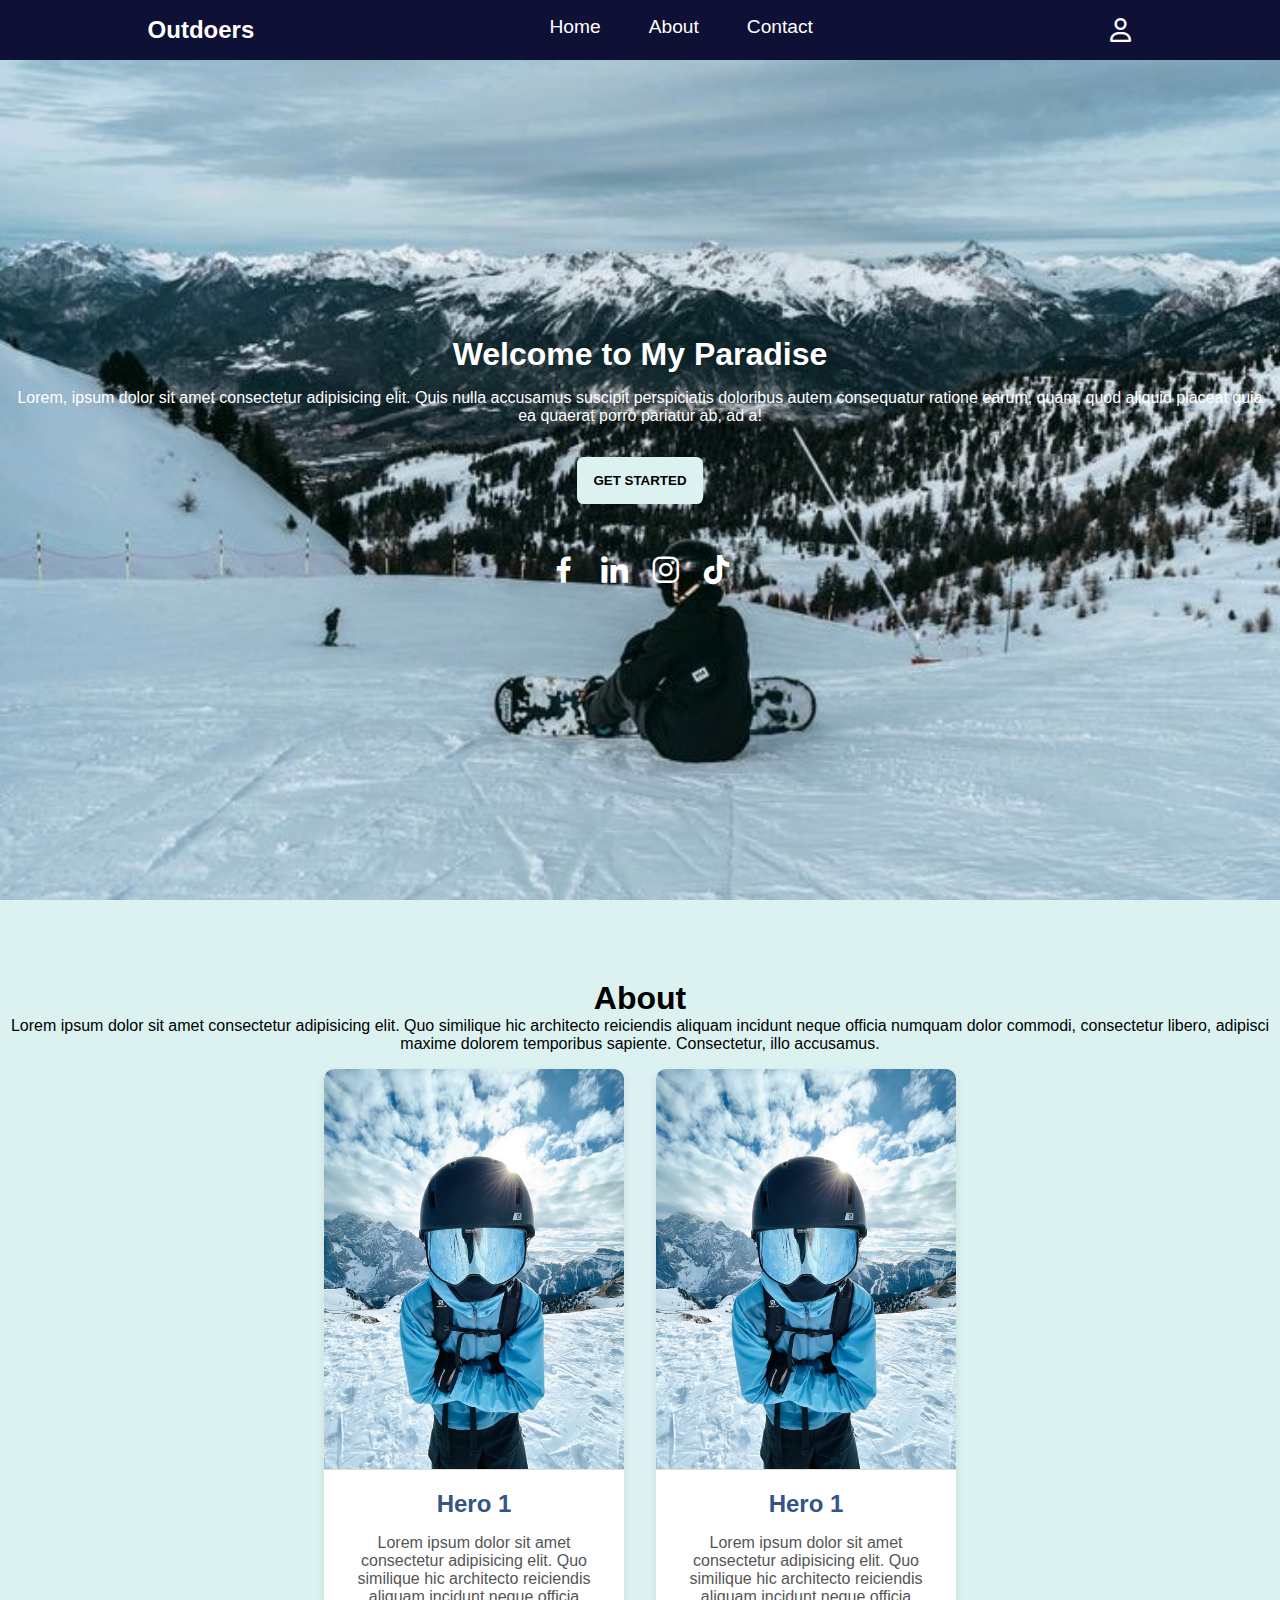
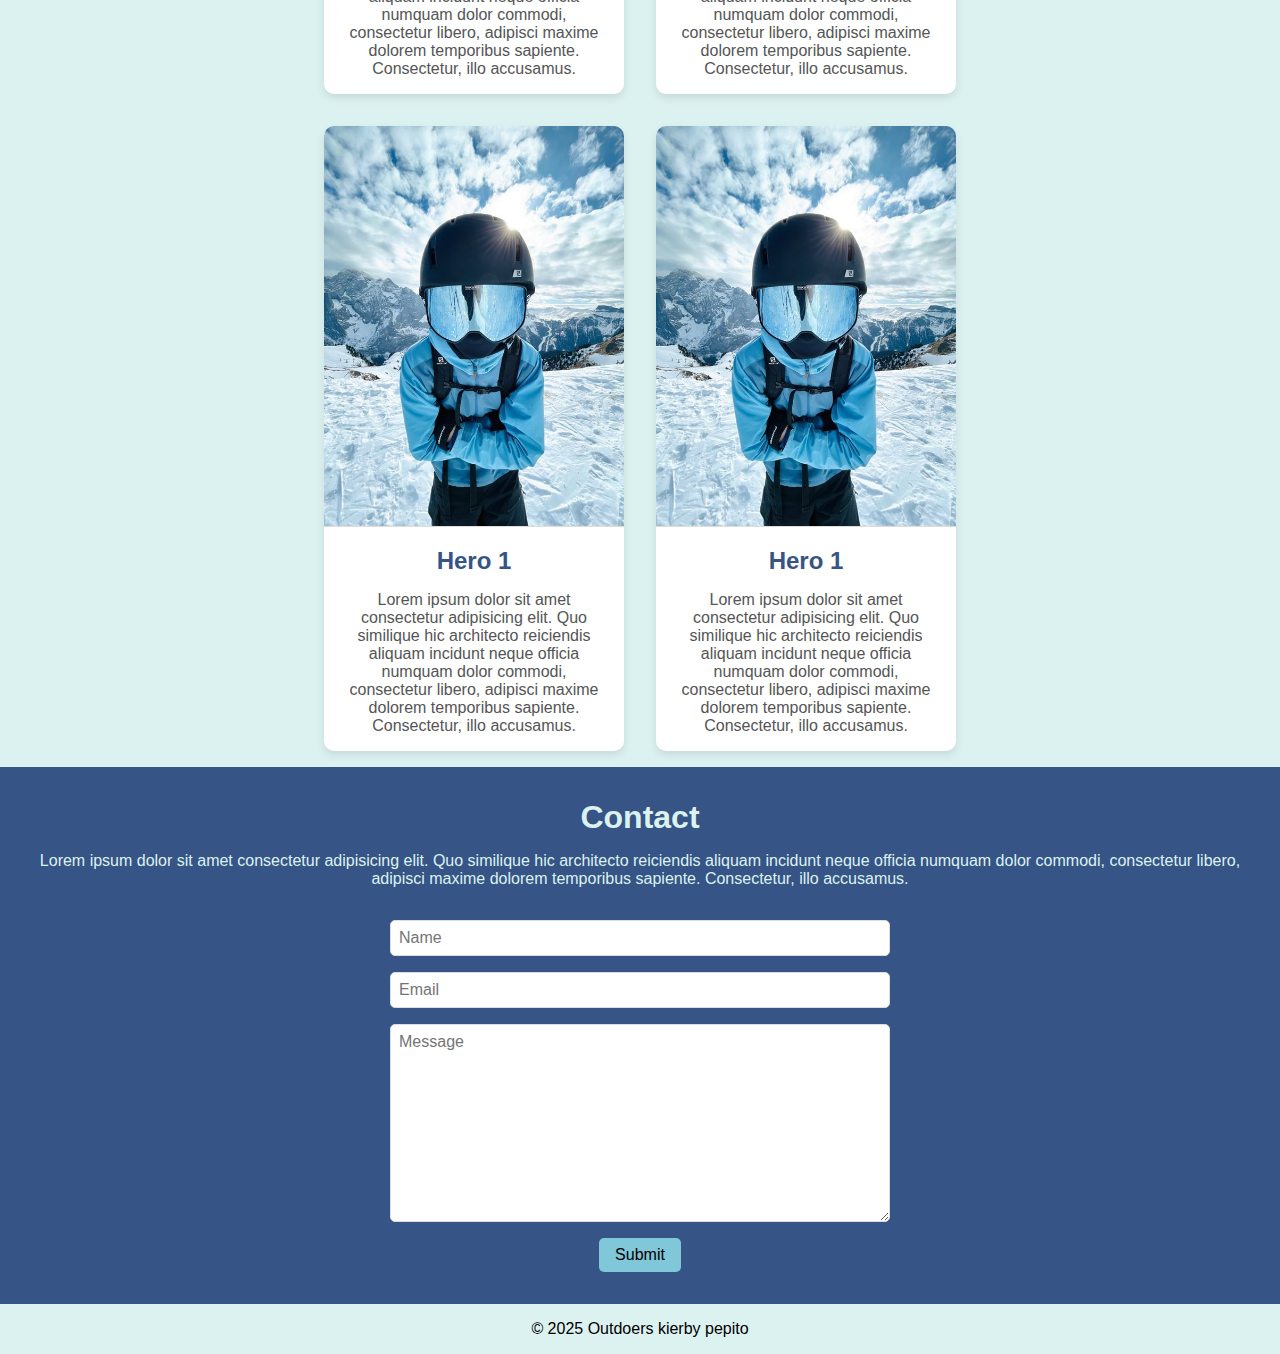
==== sirSwebpage/index.html @ 55567da7 "Add files via upload" ====
<!DOCTYPE html>
<html lang="en">
<head>
    <meta charset="UTF-8">
    <meta name="viewport" content="width=device-width, initial-scale=1.0">
    <link rel="stylesheet" href="style.css">
    <link href='https://unpkg.com/boxicons@2.1.4/css/boxicons.min.css' rel='stylesheet'>
   <link rel="stylesheet" href="https://cdnjs.cloudflare.com/ajax/libs/font-awesome/6.7.2/css/all.min.css">

    <title>Outdoers</title>
</head>
<body>
    <section class="header">
        <nav class="nav-bar">

            <a href="#" class="logo">Outdoers</a>
            <div class="burger" onclick="toggleMenu()">&#9776;</div>
            <ul class="nav-links">             
                <li><a href="#">Home</a></li>
                <li><a href="#about">About</a></li>
                <li><a href="#contact">Contact</a></li>
            </ul>
            <div class="login-icon">
                <a href="signIn.html"><i class="fa-regular fa-user"></i></a>
                
            </div>
            
            
           </nav>
     
      
       <div class="header-content">
        <h1>Welcome to My Paradise</h1>
        <p>Lorem, ipsum dolor sit amet consectetur adipisicing elit.
             Quis nulla accusamus suscipit perspiciatis doloribus autem consequatur ratione earum, 
            quam, quod aliquid placeat quia ea quaerat porro pariatur ab, ad a!</p>
            <button class="header-btn"><a href="signIn.html" style="color: inherit;">Get Started</a></button>
        <div class="icons">
            <div class="icons">
                <a href="https://www.facebook.com/imkierbs" target="_blank"><i class='bx bxl-facebook'></i></a>
                <a href="https://www.linkedin.com" target="_blank"><i class='bx bxl-linkedin'></i></a>
                <a href="https://www.instagram.com/_kierbs/" target="_blank"><i class='bx bxl-instagram'></i></a>
                <a href="https://www.tiktok.com/@yakosaida" target="_blank"><i class='bx bxl-tiktok'></i></a>
            </div>
        </div>
    </div>
    </section>

    <section class="about" id="about">
        
        <h1>About</h1>
        
        <p>Lorem ipsum dolor sit amet consectetur adipisicing elit. 
            Quo similique hic architecto reiciendis aliquam incidunt
             neque officia numquam dolor commodi, consectetur libero,
             adipisci maxime dolorem temporibus sapiente. Consectetur, illo accusamus. </p>

             <div class="allabtcontainer">

                <div class="about-container">
                    <div class="card">
                        <img src="./mediaAssets/download (1).jpg" alt="">
                        <h3>Hero 1</h3>
                        <p>Lorem ipsum dolor sit amet consectetur adipisicing elit. 
                            Quo similique hic architecto reiciendis aliquam incidunt
                             neque officia numquam dolor commodi, consectetur libero,
                             adipisci maxime dolorem temporibus sapiente. Consectetur, illo accusamus.</p>
                    </div>
                </div>
                <div class="about-container">
                    <div class="card">
                        <img src="./mediaAssets/download (1).jpg" alt="">
                        <h3>Hero 1</h3>
                        <p>Lorem ipsum dolor sit amet consectetur adipisicing elit. 
                            Quo similique hic architecto reiciendis aliquam incidunt
                             neque officia numquam dolor commodi, consectetur libero,
                             adipisci maxime dolorem temporibus sapiente. Consectetur, illo accusamus.</p>
                    </div>
                </div>
                <div class="about-container">
                    <div class="card">
                        <img src="./mediaAssets/download (1).jpg" alt="">
                        <h3>Hero 1</h3>
                        <p>Lorem ipsum dolor sit amet consectetur adipisicing elit. 
                            Quo similique hic architecto reiciendis aliquam incidunt
                             neque officia numquam dolor commodi, consectetur libero,
                             adipisci maxime dolorem temporibus sapiente. Consectetur, illo accusamus.</p>
                    </div>
                </div>
                <div class="about-container">
                    <div class="card">
                        <img src="./mediaAssets/download (1).jpg" alt="">
                        <h3>Hero 1</h3>
                        <p>Lorem ipsum dolor sit amet consectetur adipisicing elit. 
                            Quo similique hic architecto reiciendis aliquam incidunt
                             neque officia numquam dolor commodi, consectetur libero,
                             adipisci maxime dolorem temporibus sapiente. Consectetur, illo accusamus.</p>
                    </div>
                </div>
             </div>
      
    </section>
    <section class="contact" id="contact">
        <h1>Contact</h1>
        <p>Lorem ipsum dolor sit amet consectetur adipisicing elit. 
            Quo similique hic architecto reiciendis aliquam incidunt
             neque officia numquam dolor commodi, consectetur libero,
             adipisci maxime dolorem temporibus sapiente. Consectetur, illo accusamus.</p>
             <form action="">
                 <input type="text" placeholder="Name">
                 <input type="email" placeholder="Email">
                 <textarea name="" id="" cols="30" rows="10" placeholder="Message"></textarea>
                 <button>Submit</button>
             </form>
    </section>
    <footer>
        <p>&copy; 2025 Outdoers kierby pepito</p>
    </footer>
    

    <script src="script.js"></script>
</body>
</html>
---- sirSwebpage/style.css ----
*{
    margin: 0;
    padding: 0;
    text-decoration: none;
    box-sizing: border-box;
    font-family: 'Poppins', sans-serif;
    scroll-behavior: smooth;
   
}
:root{
    --main-color:#7fc7d9;
    --second-color:#365486;
    --third-color:#0f1035;
    --main-bg:#dcf2f1;
}
.header{
   position: relative;
   background-size: cover;
   min-height: 100vh;
   flex-direction: column;
   display:flex;
   background-image: url('./mediaAssets/jjj.jpg');
}

.header-content{
    text-align: center;
    font-size: 1rem;
    display: flex;
    flex-direction: column;
   align-items: center;
     justify-content: center;   
    margin-top: 20rem;
    padding: 1rem;
    gap: 1rem;
  color: white;
}
.header-content h1{
    font-size: 2rem;
    font-weight: bold;
}
.nav-bar{
    display: flex;
    justify-content: space-around;
    background-color: var(--third-color);
    width: 100%;
    position: fixed;
   
}
.burger {
    display: none;
    font-size: 20px;
    cursor: pointer;
    color: white;
   padding: 1rem;
  
}

.logo{
    padding: 1rem;
    color: white;
    font-size: 1.5rem;
    font-weight: bold;
}
.nav-links{
    display: flex;
    color: white;
    gap: 1rem;
}
.nav-links li{
    padding: 1rem;
    list-style: none;
    cursor: pointer;
    transition: 0.2s ease-in-out;
    font-size: 1.2rem;
}
.nav-links li:hover{
    background-color: var(--second-color);
}
.nav-links li a{
    color:white;
}
.login-icon{
    display: flex;
    justify-content: center;
    align-items: center;
    gap: 1rem;
   
}
.login-icon i{
    margin: 1.1rem;
    padding: 0;
    font-size: 1.5rem;
    color: white;
}
.login-icon :hover{
   
    background-color: var(--second-color);
   
}
.header-btn{
    display: flex;
    justify-content: center;
    margin-top: 1rem;
    padding: 1rem;
    background: var(--main-bg);
    text-transform: uppercase;
    font-weight: bold;
    transition: 0.2s ease-in-out;
    border: none;
    border-radius: 0.4rem;
}
.header-btn:hover{
    background: var(--third-color);
    color: white;
}
.icons {
    display: flex;
    justify-content: center;
    gap: 1rem;
    margin-top: 1rem;
}

.icons i {
    font-size: 2.2rem;
    color: white;
    transition: color 0.3s ease, transform 0.3s ease;
}

.icons i:hover {
    color: var(--main-bg);
    transform: scale(1.2);
}

.about{
   
    background-color: var(--main-bg);
   min-height: 50vh;
   padding-top: 5rem;
    display: flex;
    flex-direction: column;
    align-items: center;
    text-align: center;
}
.allabtcontainer{
    display: grid;
    grid-template-columns: repeat(2,1fr);
}
.card {
    background-color: white;
    border-radius: 10px;
    box-shadow: 0 4px 8px rgba(0, 0, 0, 0.1);
    overflow: hidden;
    transition: transform 0.2s ease-in-out;
    max-width: 300px;
    margin: 1rem;
    text-align: center;
}

.card img {
    width: 100%;
    height: auto;
    border-bottom: 1px solid #ddd;
}

.card h3 {
    font-size: 1.5rem;
    margin: 1rem 0;
    color: var(--second-color);
}

.card p {
    font-size: 1rem;
    color: #555;
    padding: 0 1rem 1rem;
}

.contact {
    background-color: var(--second-color);
    padding: 2rem;
    text-align: center;
    
}

.contact h1 {
    font-size: 2rem;
    color: var(--main-bg);
    margin-bottom: 1rem;
}

.contact p {
    font-size: 1rem;
    color:var(--main-bg);
    margin-bottom: 2rem;
}

.contact form {
    display: flex;
    flex-direction: column;
    align-items: center;
    gap: 1rem;
}

.contact form input,
.contact form textarea {
    width: 100%;
    max-width: 500px;
    padding: 0.5rem;
    border: 1px solid #ddd;
    border-radius: 5px;
    font-size: 1rem;
}

.contact form button {
    padding: 0.5rem 1rem;
    background-color: var(--main-color);
    color: black;
    border: none;
    border-radius: 5px;
    font-size: 1rem;
    cursor: pointer;
    transition: background-color 0.2s ease;
}

.contact form button:hover {
    background-color: var(--third-color);
    color: white;
}
footer {
    background-color: var(--main-bg);
    color: black;
    text-align: center;
    padding: 1rem;
}
.signup-background{
    background-image: url('./mediaAssets/jjj.jpg');
    background-size: cover;
    height: 100vh;
    display: flex;
    justify-content: center;
    flex-direction: column;
    align-items: center;
}
.sign-up-container{
    background-color: var(--second-color);
    padding: 2rem;
    border-radius: 10px;
    box-shadow: 0 4px 8px rgba(0, 0, 0, 0.1);
    max-width: 400px;
    width: 100%;
    margin: 1rem;
    text-align: center;
}
.sign-up-container h1 {
    color: white;
    margin-bottom: 1.5rem;
}
.input-group {
    position: relative;
    margin-bottom: 1.5rem;
}
.input-group input {
    width: 100%;
    padding: 0.75rem 1rem;
    padding-left: 2.5rem;
    border: none;
    border-bottom: 2px solid white;
    background: transparent;
    color: white;
    font-size: 1rem;
}
.input-group input:focus {
    outline: none;
    border-bottom-color: var(--main-color);
}

.input-group input::placeholder {
    color: transparent;
}

.input-group label {
    position: absolute;
    left: 2.5rem;
    top: 0.75rem;
    color: white;
    transition: 0.3s ease;
    pointer-events: none;
}

.input-group input:focus + label,
.input-group input:valid + label,
.input-group input:not(:placeholder-shown) + label {
    top: -1rem;
    font-size: 0.75rem;
    color: var(--main-color);
}

.input-group i {
    position: absolute;
    left: 0.75rem;
    top: 50%;
    transform: translateY(-50%);
    color: white;
    font-size: 1.25rem;
}
.input{
    background-color:transparent;
}
.btn {
    background-color: var(--main-color);
    color: black;
    padding: 0.75rem 1.5rem;
    border: none;
    border-radius: 5px;
    font-size: 1rem;
    cursor: pointer;
    transition: background-color 0.3s ease;
    width: 100%;
    margin-top: 1rem;
}

.btn:hover {
    background-color: var(--third-color);
    color: white;
}

.links {
    margin-top: 1rem;
    color: white;
}

.links button {
    background: none;
    border: none;
    color: var(--main-color);
    cursor: pointer;
    font-size: 1rem;
    text-decoration: underline;
    margin-top: 0.5rem;
}

.links button:hover {
    color: var(--third-color);
}
@media (max-width: 768px) {
    .nav-bar{
        justify-content: space-between;
        z-index: 1;
    }
    .logo {
        position: absolute;
        left: 50%;
        transform: translateX(-50%);
    }
    .burger{
        display: block;
        
    }
    .nav-links {
       display: none;
        flex-direction: column;
        width: 40%;
        position: absolute;
        text-align: center;
        background: var(--second-color);
        top: 59px;
        border-bottom-right-radius: 0.7rem;
        overflow: hidden;
    }
    .nav-links li{
        display: block;
        padding: 1rem;
    }
    .nav-links.show {
        display:flex; 
    }

    .allabtcontainer {
        grid-template-columns: 1fr;
    }

    .header-content {
        margin-top: 15rem;
    }
    .allabtcontainer {
        grid-template-columns: 1fr;
    }
    .header-content {
        margin-top: 15rem;
    }
    .home-page img {
        width: 300px;
        height: 350px;
    }
}
.home-page{
    background-image: url(./mediaAssets/jjj.jpg);
    background-size: cover;
    min-height: 100vh;
    display: flex;
    justify-content: center;
    align-items: center;
   
}
.home-container{
    margin: 1rem;
    padding: 1rem;
    background-color: var(--main-bg);
    text-align: center;
}
.home-page img{
    width: 100%;
    
}
.home-btn{
    display: inline-block;
    border-radius: 0.3rem;
    margin-top: 1rem;
    color:white;
    padding: 1rem;
    background-color: var(--third-color);
}
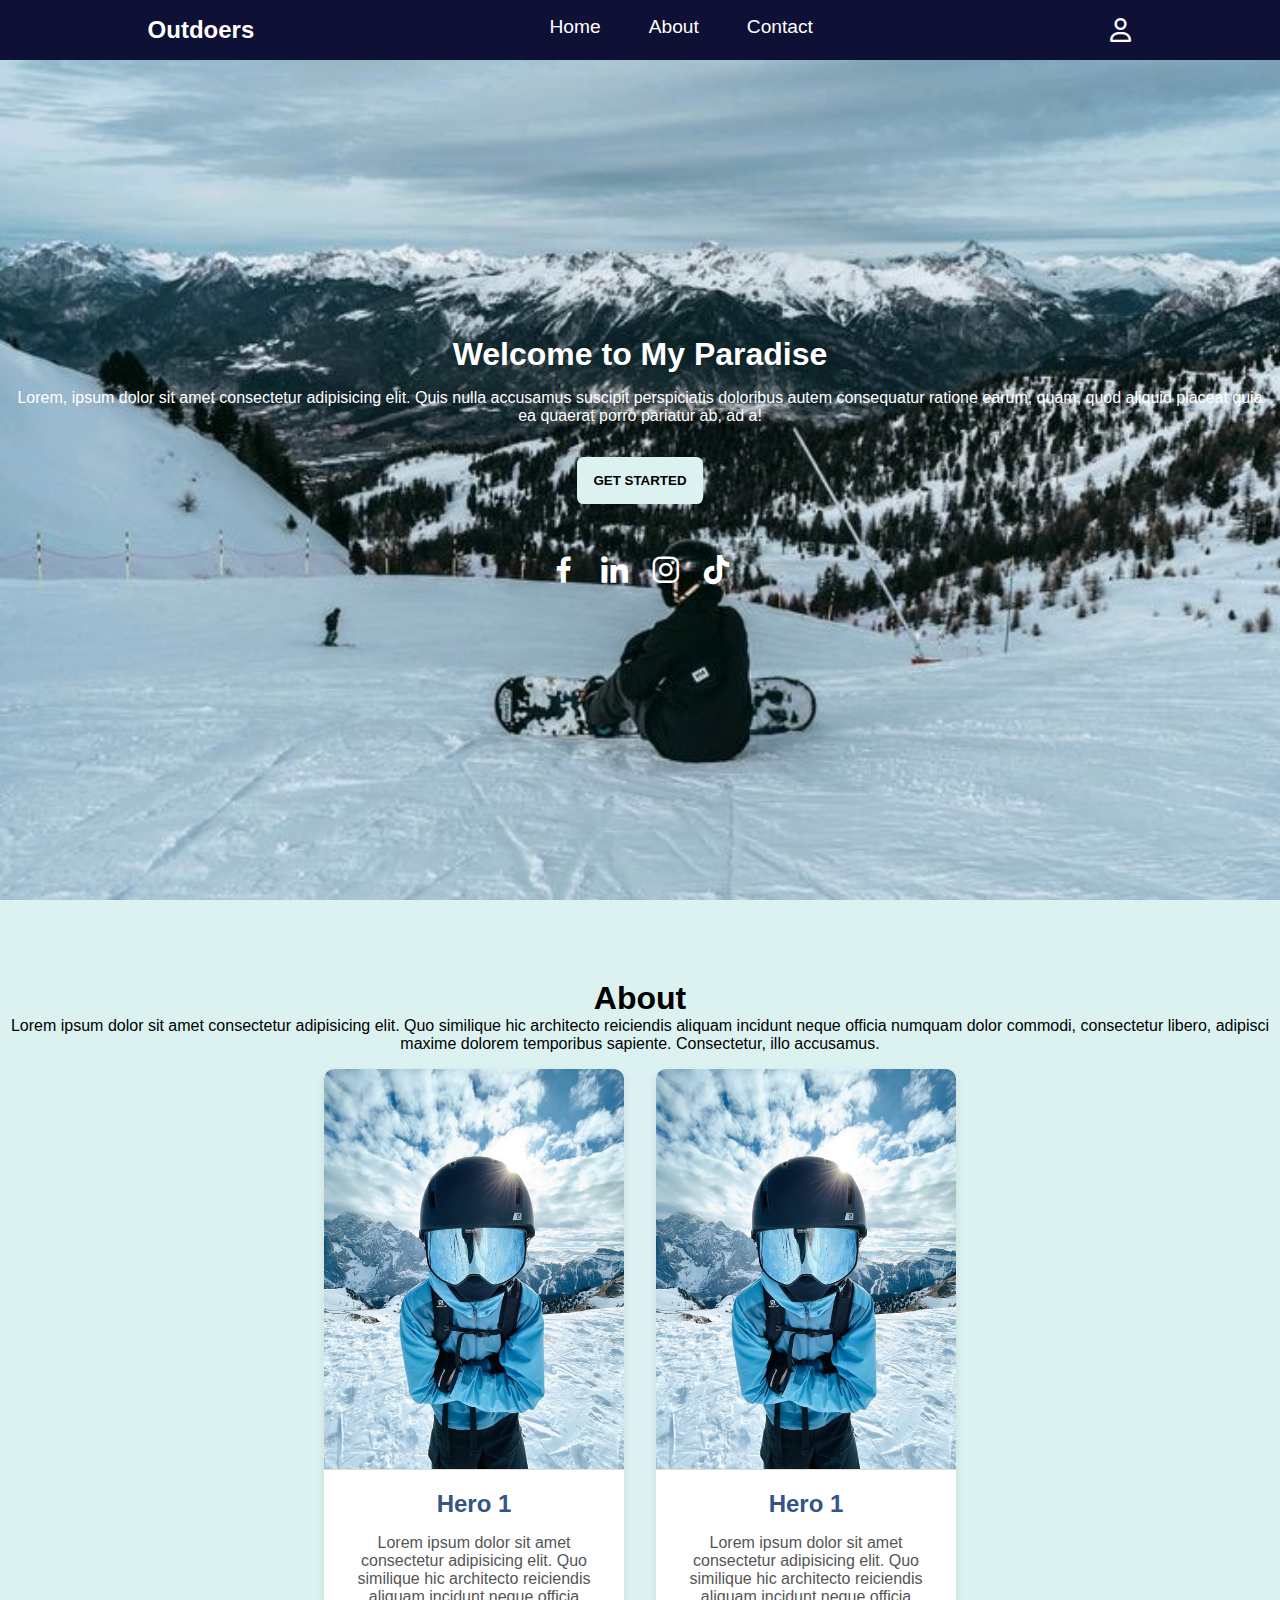
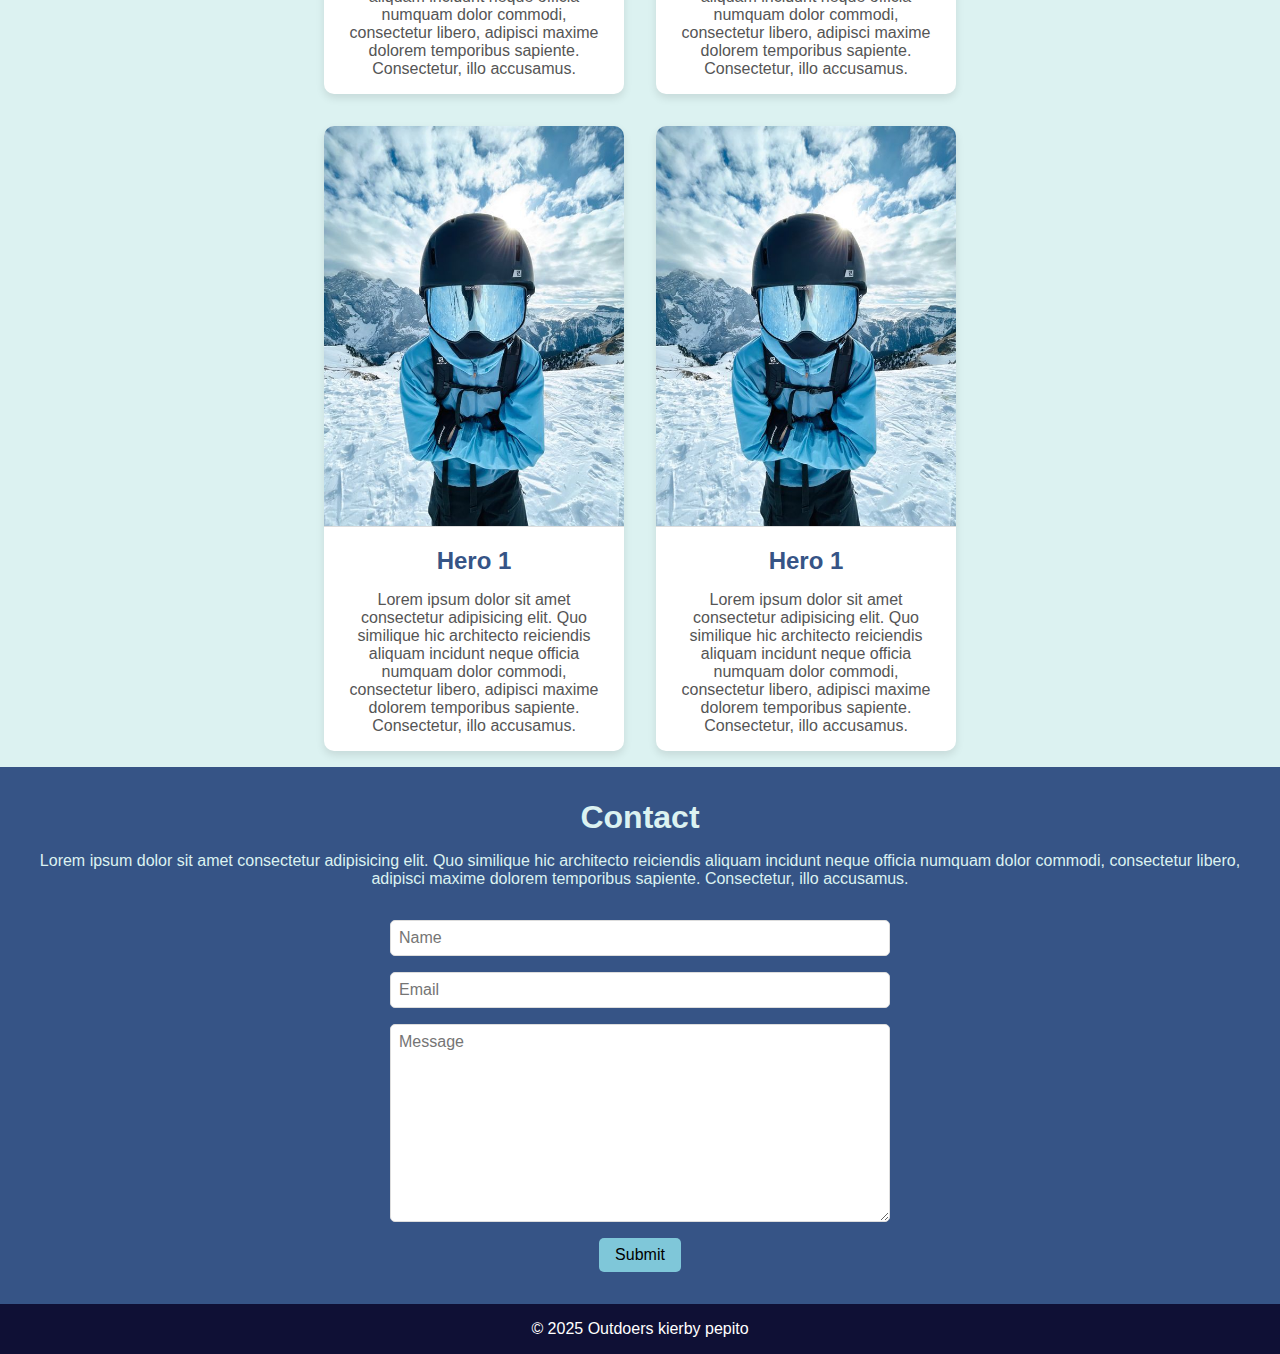
==== commit 898ff3c6: "Add files via upload" ====
--- a/sirSwebpage/index.html
+++ b/sirSwebpage/index.html
@@ -59,7 +59,7 @@
 
                 <div class="about-container">
                     <div class="card">
-                        <img src="./mediaAssets/download (1).jpg" alt="">
+                        <img src="./mediaAssets/sdd.jpg" alt="">
                         <h3>Hero 1</h3>
                         <p>Lorem ipsum dolor sit amet consectetur adipisicing elit. 
                             Quo similique hic architecto reiciendis aliquam incidunt
@@ -69,7 +69,7 @@
                 </div>
                 <div class="about-container">
                     <div class="card">
-                        <img src="./mediaAssets/download (1).jpg" alt="">
+                        <img src="./mediaAssets/sdd.jpg" alt="">
                         <h3>Hero 1</h3>
                         <p>Lorem ipsum dolor sit amet consectetur adipisicing elit. 
                             Quo similique hic architecto reiciendis aliquam incidunt
@@ -79,7 +79,7 @@
                 </div>
                 <div class="about-container">
                     <div class="card">
-                        <img src="./mediaAssets/download (1).jpg" alt="">
+                        <img src="./mediaAssets/sdd.jpg" alt="">
                         <h3>Hero 1</h3>
                         <p>Lorem ipsum dolor sit amet consectetur adipisicing elit. 
                             Quo similique hic architecto reiciendis aliquam incidunt
@@ -89,7 +89,7 @@
                 </div>
                 <div class="about-container">
                     <div class="card">
-                        <img src="./mediaAssets/download (1).jpg" alt="">
+                        <img src="./mediaAssets/sdd.jpg" alt="">
                         <h3>Hero 1</h3>
                         <p>Lorem ipsum dolor sit amet consectetur adipisicing elit. 
                             Quo similique hic architecto reiciendis aliquam incidunt
--- a/sirSwebpage/style.css
+++ b/sirSwebpage/style.css
@@ -5,6 +5,7 @@
     box-sizing: border-box;
     font-family: 'Poppins', sans-serif;
     scroll-behavior: smooth;
+    list-style: none;
    
 }
 :root{
@@ -226,8 +227,8 @@
     color: white;
 }
 footer {
-    background-color: var(--main-bg);
-    color: black;
+    background-color: var(--third-color);
+    color: white;
     text-align: center;
     padding: 1rem;
 }
@@ -392,30 +393,184 @@
         height: 350px;
     }
 }
-.home-page{
-    background-image: url(./mediaAssets/jjj.jpg);
-    background-size: cover;
-    min-height: 100vh;
+.home-nav-bar{
+    display: flex;
+    justify-content: space-around;
+    background-color: var(--third-color);
+    width: 100%;
+}
+.logout-btn{
+    color: white;
+    padding: 1rem;
+    cursor: pointer;
+    transition: 0.2s ease-in-out;
+}
+.logout-btn:hover{
+    background-color:var(--second-color);
+}
+.item-section{
+    padding: 1rem;
+    background-color: white;
+}
+.all-item-container {
+    
+    display: grid;
+    grid-template-columns: repeat(4, 1fr);
+    gap: 20px; 
+    padding-top: 8rem; 
+}
+
+.item-container {  
+    
+    background-color:white;
+    padding: 1.3rem;
+    cursor: pointer;
+    transition: 0.2s ease-in-out;
+   
+}
+.item-container:hover {  
+    border-radius: 0.3rem;
+    background-color:var(--second-color);
+    padding: 1.3rem;
+    color: white;
+    
+}
+.item-container img {
+    margin-bottom: 0.3rem;
+    max-width: 100%;
+    height: auto;
+    border: 0.1rem solid black;
+}
+
+.home-btn {
+    display: inline-block;
+    margin-top: 10px;
+    padding: 10px 20px;
+    background-color: var(--third-color);
+    color: white;
+    text-decoration: none;
+    border-radius: 5px;
+}
+.home-header{
+   position: fixed;
+   width: 100%;
+}
+.home-nav-bar{
+    width: 100%;
+}
+.home-logo{
+    padding: 1rem;
+    color: white;
+    font-size: 1.5rem;
+    font-weight: bold;
+}
+.home-nav-links{
+    display: flex;
+    color: white;
+    gap: 1rem;
+}
+.home-nav-links li{
+    padding: 1rem;
+    list-style: none;
+    cursor: pointer;
+    transition: 0.2s ease-in-out;
+    font-size: 1.2rem;
+}
+.home-nav-links li:hover{
+    background-color: var(--second-color);
+}
+.home-nav-links li a{
+    color: white;
+}
+.shop-nav-bar{  
+    min-height: 4vh;
+    width: 100%;
+    background-color:var(--second-color);
+   
+}
+.shop-links{
     display: flex;
     justify-content: center;
-    align-items: center;
-   
-}
-.home-container{
-    margin: 1rem;
-    padding: 1rem;
-    background-color: var(--main-bg);
-    text-align: center;
-}
-.home-page img{
-    width: 100%;
-    
-}
-.home-btn{
-    display: inline-block;
-    border-radius: 0.3rem;
-    margin-top: 1rem;
-    color:white;
-    padding: 1rem;
-    background-color: var(--third-color);
+    
+}
+.shop-links li {
+    padding: 1rem;
+   
+}
+.shop-links li:hover{
+    background-color: var(--third-color);
+   
+}
+.shop-links li a{
+    color: white;   
+}
+.shop-links li a:hover{
+    color: white;
+}
+@media(max-width:768px){
+    .all-item-container{
+        grid-template-columns: repeat(3,1fr)
+    }
+   
+}
+@media(max-width:600px){
+    .all-item-container{
+        grid-template-columns: repeat(2,1fr)
+    }
+   
+}
+@media(max-width:425px){
+    .all-item-container{
+        grid-template-columns: repeat(1,1fr)
+    }
+    .item-container{
+        padding: 0.7rem;
+    }
+    
+}
+@media(max-width:389px){
+    
+    .shop-links li {
+        padding: 0.6rem;
+        
+    }
+}
+.home-burger{
+    display: none;
+    font-size: 20px;
+    cursor: pointer;
+    color: white;
+   padding: 1rem;
+}
+@media (max-width: 768px) {
+    
+   
+    .home-nav-bar{
+        justify-content: space-between;
+    }
+    .home-nav-bar .home-burger {
+        display: block;
+    }
+    .home-nav-bar .home-nav-links {
+        display: none;
+    }
+    .home-nav-bar .home-nav-links.show {
+        display: flex;
+        flex-direction: column;
+        width: 100%;
+        position: absolute;
+        top: 59px;
+        background: var(--second-color);
+        border-bottom-right-radius: 0.7rem;
+        overflow: hidden;
+    }
+    .home-nav-bar .home-nav-links li {
+        display: block;
+        padding: 1rem;
+    }
+    .home-logo {
+        position: absolute;
+        left: 50%;
+        transform: translateX(-50%);
+    }
 }